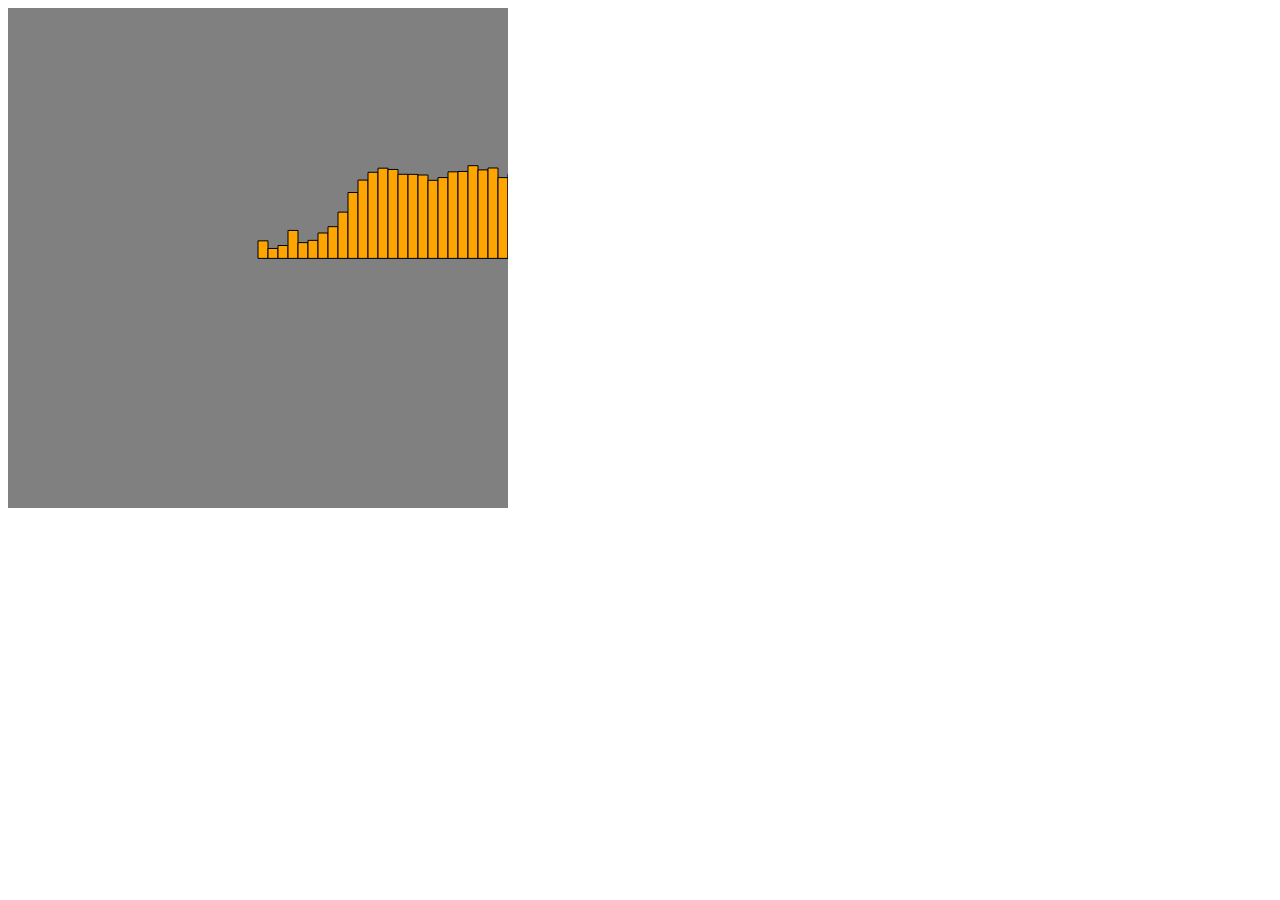
==== sketches/radial_bar_chart/index.html @ 5b81ed1e "Start radial chart" ====
<!DOCTYPE html>
<html lang="en">
  <head>
    <meta charset="UTF-8" />
    <meta name="viewport" content="width=device-width, initial-scale=1.0" />
    <title>Radial bar chart</title>

    <script src="../../libraries/p5.min.js"></script>
    <script src="../../libraries/p5.sound.min.js"></script>
    <script src="./index.js"></script>
  </head>
  <body>
    <main></main>
  </body>
</html>
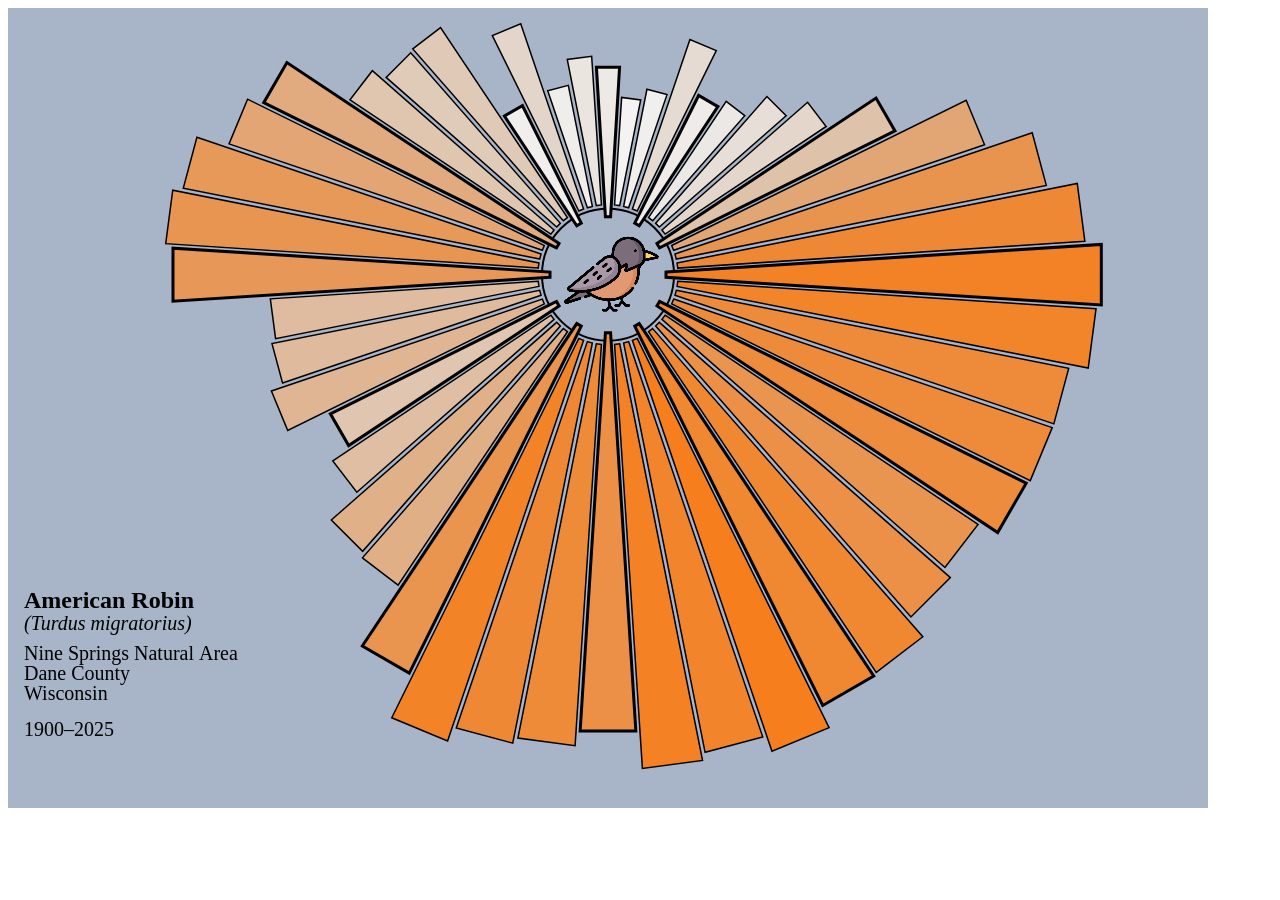
==== commit af588163: "Add robin, font, text" ====
--- a/sketches/radial_bar_chart/index.html
+++ b/sketches/radial_bar_chart/index.html
@@ -4,7 +4,9 @@
     <meta charset="UTF-8" />
     <meta name="viewport" content="width=device-width, initial-scale=1.0" />
     <title>Radial bar chart</title>
-
+    <link rel="preconnect" href="https://fonts.googleapis.com">
+    <link rel="preconnect" href="https://fonts.gstatic.com" crossorigin>
+    <link href="https://fonts.googleapis.com/css2?family=Happy+Monkey&display=swap" rel="stylesheet">
     <script src="../../libraries/p5.min.js"></script>
     <script src="../../libraries/p5.sound.min.js"></script>
     <script src="./index.js"></script>
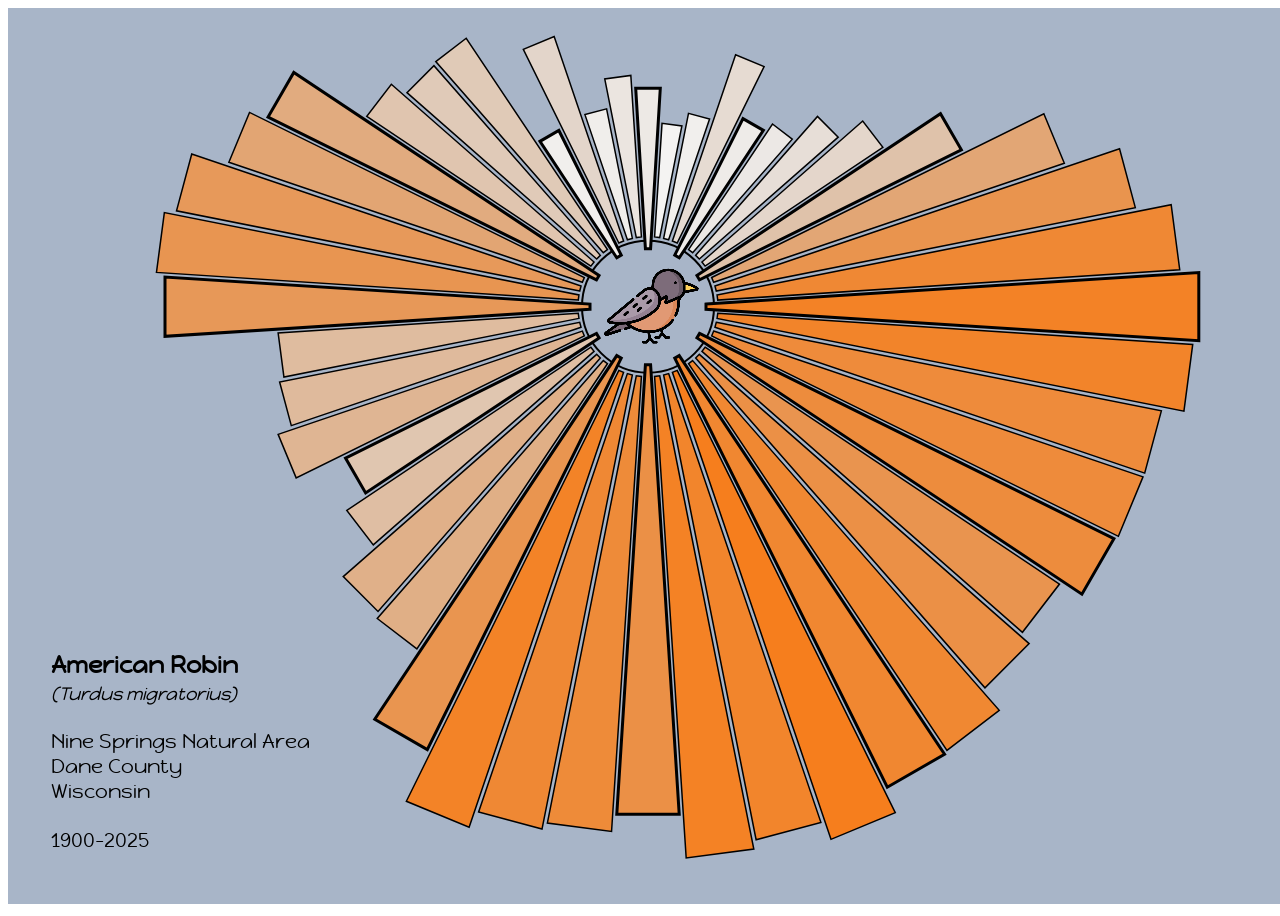
==== commit ad585324: "messing with text" ====
--- a/sketches/radial_bar_chart/index.html
+++ b/sketches/radial_bar_chart/index.html
@@ -7,6 +7,7 @@
     <link rel="preconnect" href="https://fonts.googleapis.com">
     <link rel="preconnect" href="https://fonts.gstatic.com" crossorigin>
     <link href="https://fonts.googleapis.com/css2?family=Happy+Monkey&display=swap" rel="stylesheet">
+    <link rel="stylesheet" href="./style.css">
     <script src="../../libraries/p5.min.js"></script>
     <script src="../../libraries/p5.sound.min.js"></script>
     <script src="./index.js"></script>
--- a/sketches/radial_bar_chart/style.css
+++ b/sketches/radial_bar_chart/style.css
@@ -0,0 +1,38 @@
+p {
+  padding: 0;
+  margin: 0;
+}
+
+#metadata_div {
+  width: auto;
+  display: flex;
+  flex-direction: column;
+  gap: 1.5rem;
+
+  font-family: 'Happy Monkey';
+  font-size: 20px;
+}
+
+.name-wrapper{
+  display: flex;
+  flex-direction: column;
+  gap: 2px;
+}
+
+.bird-name-common {
+  font-size: 24px;
+  font-weight: bold;
+}
+
+.bird-name-scientific {
+  font-style: italic;
+  font-size: 18px;
+}
+
+.location-wrapper {
+  display: flex;
+  flex-direction: column;
+}
+
+.year-span {
+}
